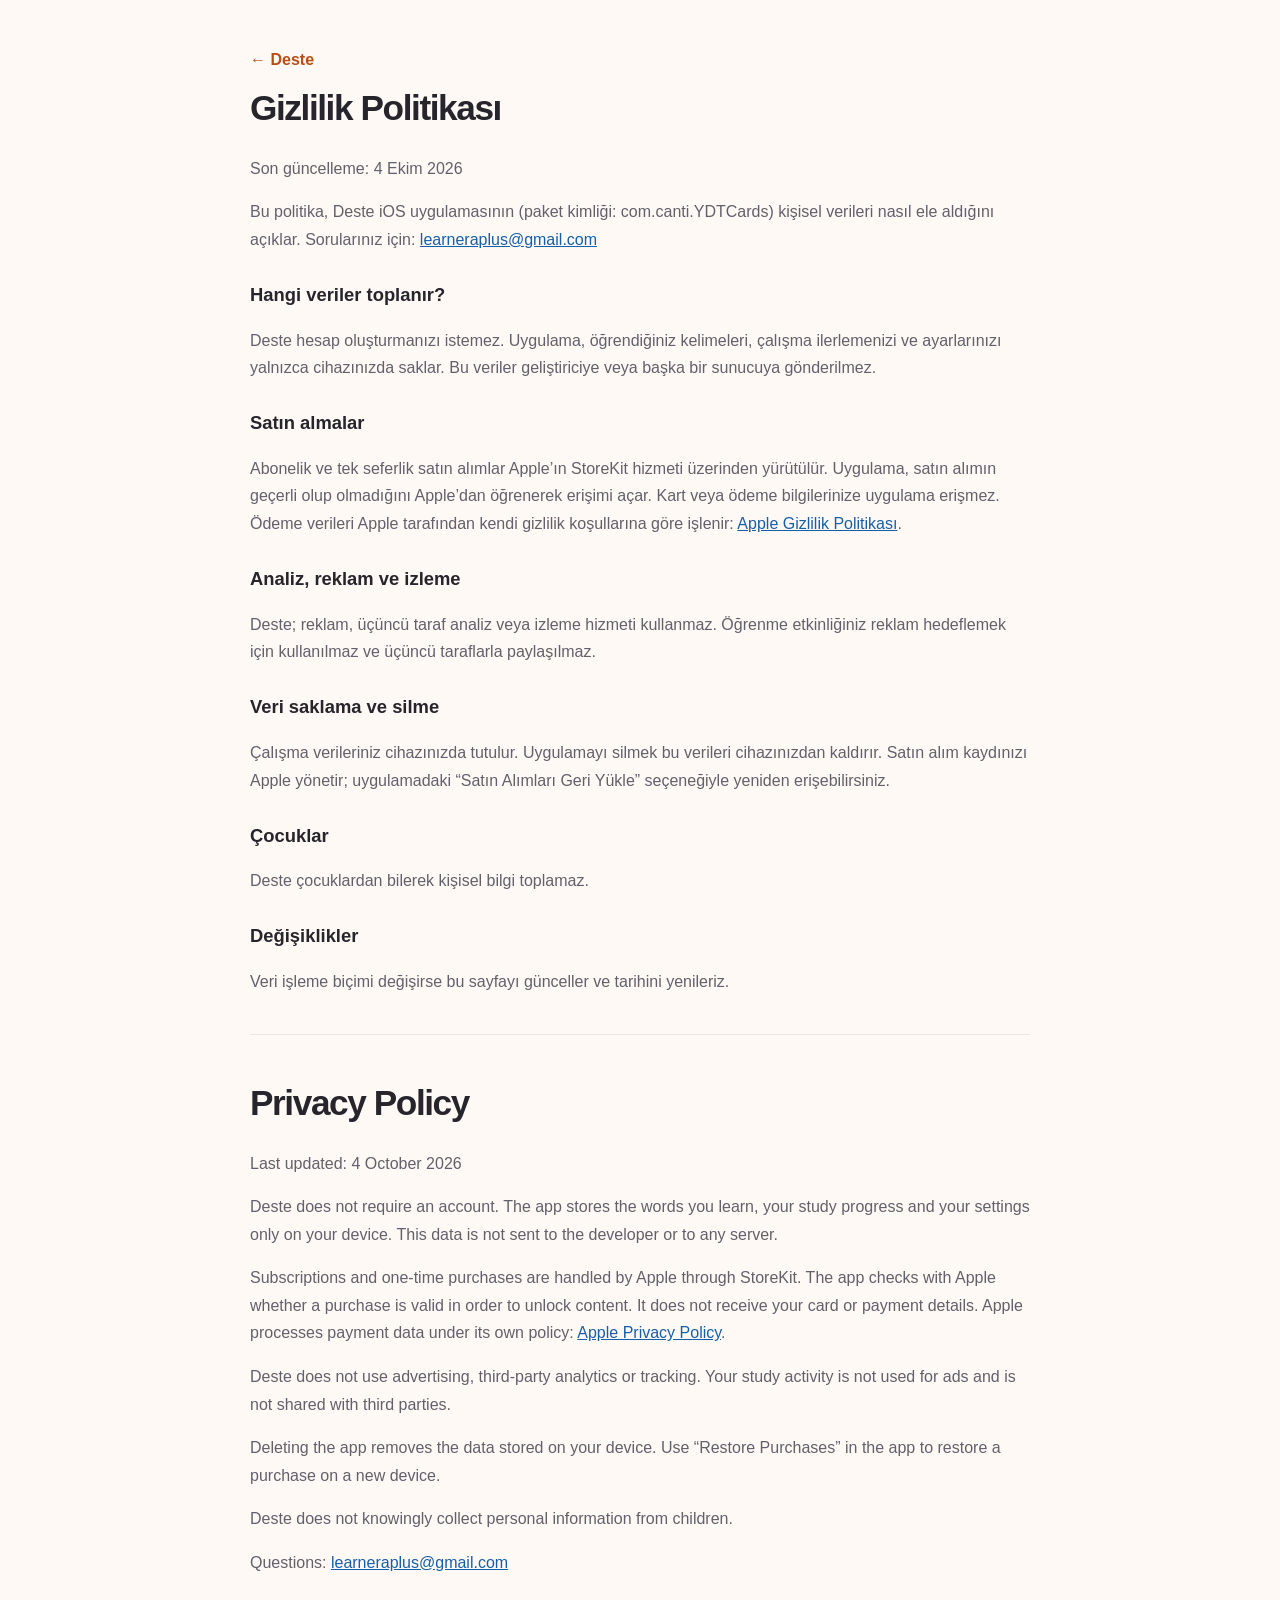
==== privacy-policy.html @ 184085b9 "Add Deste privacy policy and support pages Co-Authored-By: Claude Sonnet 5 <noreply@anthropic.com>" ====
<!doctype html>
<html lang="tr">
<head>
<meta charset="utf-8"><meta name="viewport" content="width=device-width,initial-scale=1">
<title>Gizlilik Politikası · Deste</title>
<style>
:root{color-scheme:light;--ink:#26252c;--muted:#62606a;--accent:#b94d16}
body{margin:0;font:16px/1.72 -apple-system,BlinkMacSystemFont,"Segoe UI",sans-serif;color:var(--ink);background:#fff9f5}
.wrap{width:min(780px,calc(100% - 32px));margin:0 auto;padding:46px 0 72px}
h1{font-size:2.2rem;letter-spacing:-.04em;margin:.3rem 0}
h2{font-size:1.15rem;margin:1.6rem 0 .3rem}
p,li{color:var(--muted)} a{color:#175ea8;overflow-wrap:anywhere}
.nav a{color:var(--accent);font-weight:700;text-decoration:none}
hr{border:0;border-top:1px solid #0001;margin:2.4rem 0}
@media (prefers-color-scheme:dark){:root{color-scheme:dark;--ink:#f2eef5;--muted:#b9b3c2;--accent:#ffb08a}body{background:#17151b}a{color:#8fc3ff}hr{border-color:#fff2}}
</style></head>
<body><main class="wrap">
<nav class="nav"><a href="index.html">← Deste</a></nav>

<h1>Gizlilik Politikası</h1>
<p>Son güncelleme: 4 Ekim 2026</p>
<p>Bu politika, Deste iOS uygulamasının (paket kimliği: com.canti.YDTCards) kişisel verileri nasıl ele aldığını açıklar. Sorularınız için: <a href="mailto:learneraplus@gmail.com">learneraplus@gmail.com</a></p>

<h2>Hangi veriler toplanır?</h2>
<p>Deste hesap oluşturmanızı istemez. Uygulama, öğrendiğiniz kelimeleri, çalışma ilerlemenizi ve ayarlarınızı yalnızca cihazınızda saklar. Bu veriler geliştiriciye veya başka bir sunucuya gönderilmez.</p>

<h2>Satın almalar</h2>
<p>Abonelik ve tek seferlik satın alımlar Apple’ın StoreKit hizmeti üzerinden yürütülür. Uygulama, satın alımın geçerli olup olmadığını Apple’dan öğrenerek erişimi açar. Kart veya ödeme bilgilerinize uygulama erişmez. Ödeme verileri Apple tarafından kendi gizlilik koşullarına göre işlenir: <a href="https://www.apple.com/legal/privacy/">Apple Gizlilik Politikası</a>.</p>

<h2>Analiz, reklam ve izleme</h2>
<p>Deste; reklam, üçüncü taraf analiz veya izleme hizmeti kullanmaz. Öğrenme etkinliğiniz reklam hedeflemek için kullanılmaz ve üçüncü taraflarla paylaşılmaz.</p>

<h2>Veri saklama ve silme</h2>
<p>Çalışma verileriniz cihazınızda tutulur. Uygulamayı silmek bu verileri cihazınızdan kaldırır. Satın alım kaydınızı Apple yönetir; uygulamadaki “Satın Alımları Geri Yükle” seçeneğiyle yeniden erişebilirsiniz.</p>

<h2>Çocuklar</h2>
<p>Deste çocuklardan bilerek kişisel bilgi toplamaz.</p>

<h2>Değişiklikler</h2>
<p>Veri işleme biçimi değişirse bu sayfayı günceller ve tarihini yenileriz.</p>

<hr>

<h1>Privacy Policy</h1>
<p>Last updated: 4 October 2026</p>
<p>Deste does not require an account. The app stores the words you learn, your study progress and your settings only on your device. This data is not sent to the developer or to any server.</p>
<p>Subscriptions and one-time purchases are handled by Apple through StoreKit. The app checks with Apple whether a purchase is valid in order to unlock content. It does not receive your card or payment details. Apple processes payment data under its own policy: <a href="https://www.apple.com/legal/privacy/">Apple Privacy Policy</a>.</p>
<p>Deste does not use advertising, third-party analytics or tracking. Your study activity is not used for ads and is not shared with third parties.</p>
<p>Deleting the app removes the data stored on your device. Use “Restore Purchases” in the app to restore a purchase on a new device.</p>
<p>Deste does not knowingly collect personal information from children.</p>
<p>Questions: <a href="mailto:learneraplus@gmail.com">learneraplus@gmail.com</a></p>
</main></body></html>
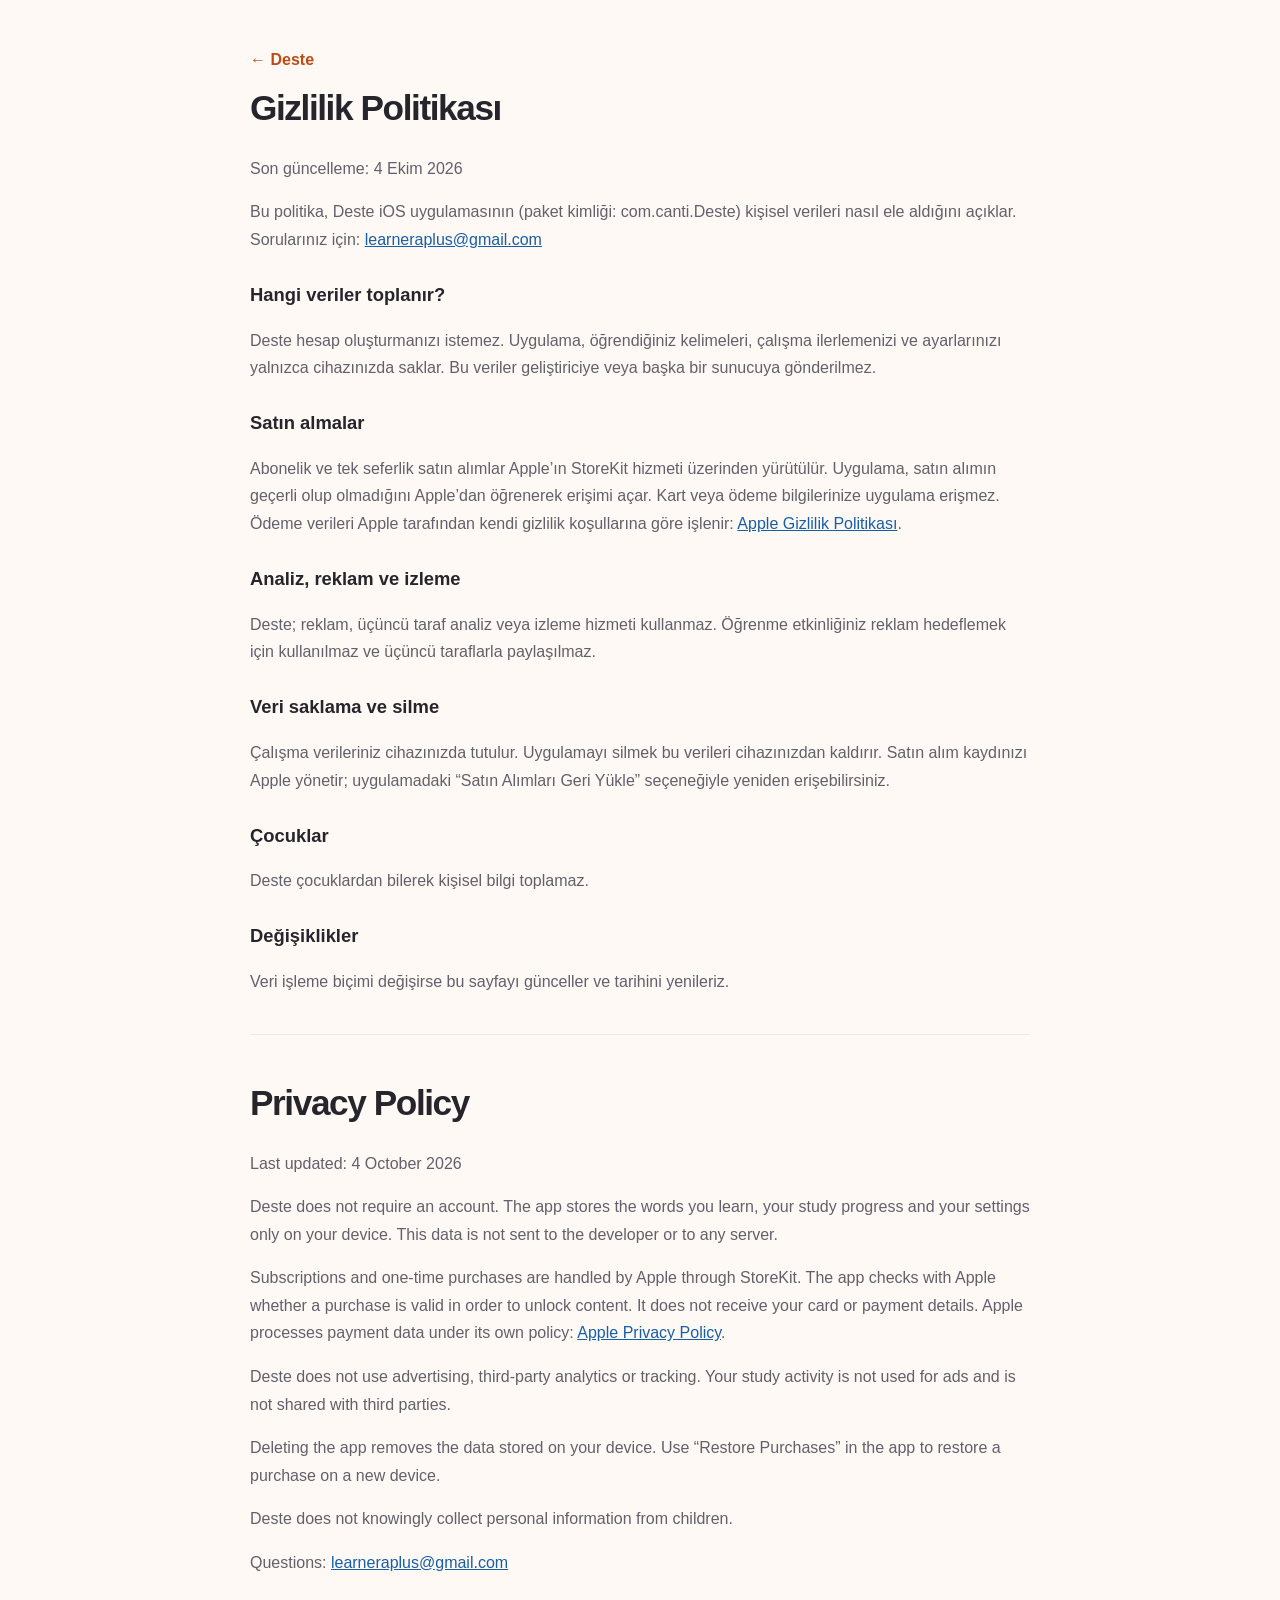
==== commit f50224d8: "Update bundle identifier to com.canti.Deste" ====
--- a/privacy-policy.html
+++ b/privacy-policy.html
@@ -19,7 +19,7 @@
 
 <h1>Gizlilik Politikası</h1>
 <p>Son güncelleme: 4 Ekim 2026</p>
-<p>Bu politika, Deste iOS uygulamasının (paket kimliği: com.canti.YDTCards) kişisel verileri nasıl ele aldığını açıklar. Sorularınız için: <a href="mailto:learneraplus@gmail.com">learneraplus@gmail.com</a></p>
+<p>Bu politika, Deste iOS uygulamasının (paket kimliği: com.canti.Deste) kişisel verileri nasıl ele aldığını açıklar. Sorularınız için: <a href="mailto:learneraplus@gmail.com">learneraplus@gmail.com</a></p>
 
 <h2>Hangi veriler toplanır?</h2>
 <p>Deste hesap oluşturmanızı istemez. Uygulama, öğrendiğiniz kelimeleri, çalışma ilerlemenizi ve ayarlarınızı yalnızca cihazınızda saklar. Bu veriler geliştiriciye veya başka bir sunucuya gönderilmez.</p>
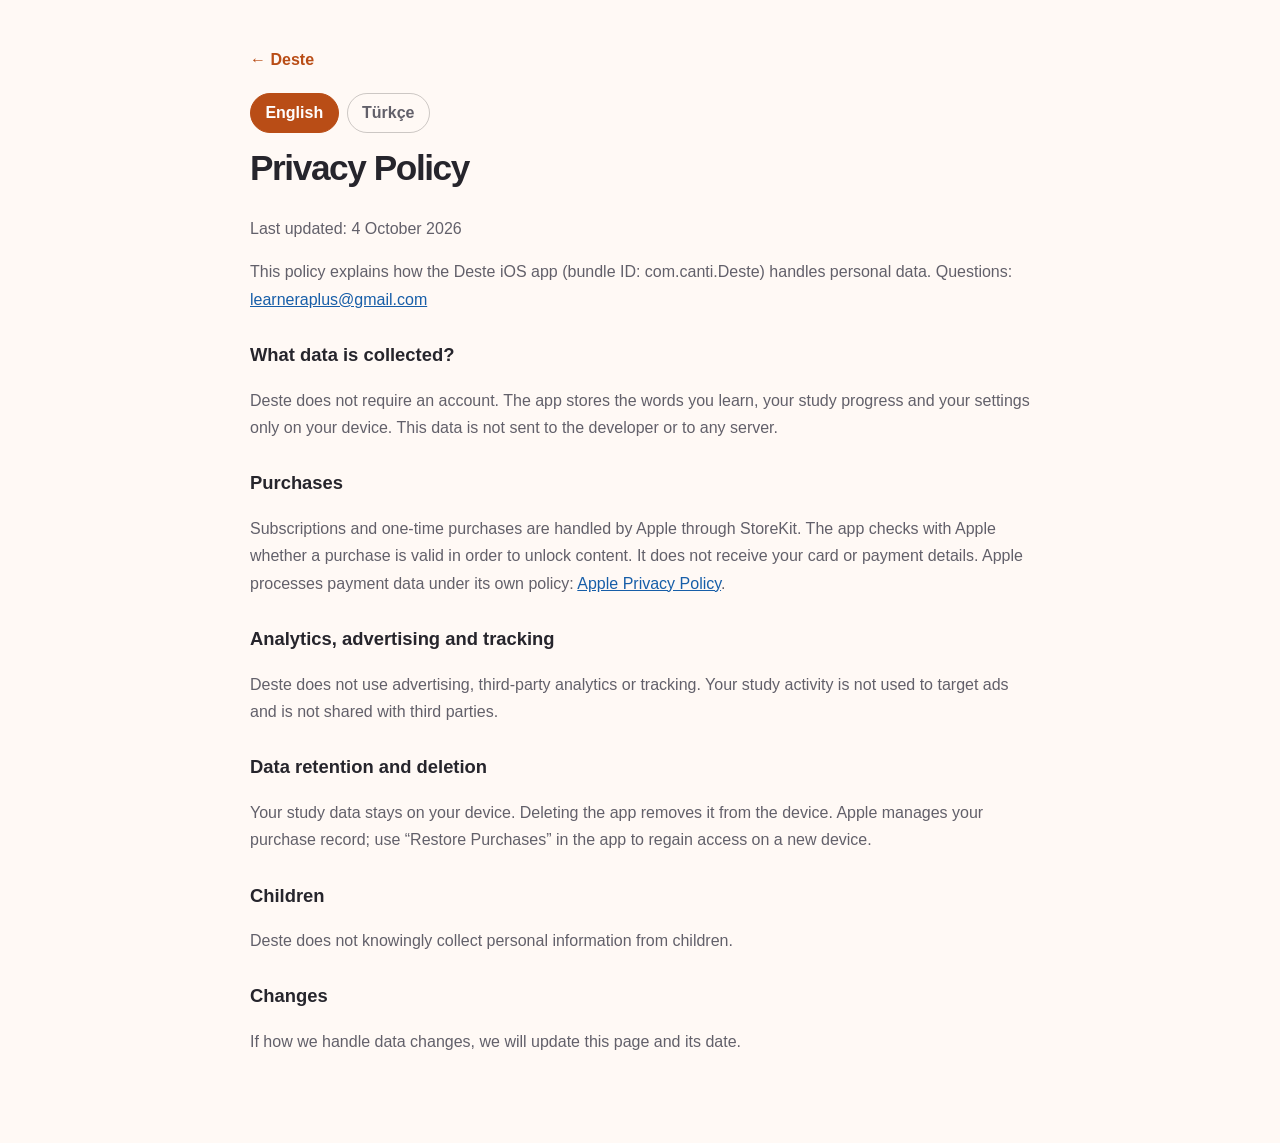
==== commit bff1cd95: "Privacy policy: English-first bilingual page with language toggle Co-Authored-By: Claude Sonnet 5.5 " ====
--- a/privacy-policy.html
+++ b/privacy-policy.html
@@ -2,7 +2,7 @@
 <html lang="tr">
 <head>
 <meta charset="utf-8"><meta name="viewport" content="width=device-width,initial-scale=1">
-<title>Gizlilik Politikası · Deste</title>
+<title>Privacy Policy · Gizlilik Politikası · Deste</title>
 <style>
 :root{color-scheme:light;--ink:#26252c;--muted:#62606a;--accent:#b94d16}
 body{margin:0;font:16px/1.72 -apple-system,BlinkMacSystemFont,"Segoe UI",sans-serif;color:var(--ink);background:#fff9f5}
@@ -11,12 +11,42 @@
 h2{font-size:1.15rem;margin:1.6rem 0 .3rem}
 p,li{color:var(--muted)} a{color:#175ea8;overflow-wrap:anywhere}
 .nav a{color:var(--accent);font-weight:700;text-decoration:none}
-hr{border:0;border-top:1px solid #0001;margin:2.4rem 0}
-@media (prefers-color-scheme:dark){:root{color-scheme:dark;--ink:#f2eef5;--muted:#b9b3c2;--accent:#ffb08a}body{background:#17151b}a{color:#8fc3ff}hr{border-color:#fff2}}
+.lang-switch{display:flex;gap:8px;margin:1.2rem 0 0}.lang-switch button{font:inherit;font-weight:700;padding:.35rem .9rem;border-radius:999px;border:1px solid #0003;background:transparent;color:var(--muted);cursor:pointer}.lang-switch button[aria-pressed=true]{background:var(--accent);color:#fff;border-color:var(--accent)}.js .lang-block{display:none}.js .lang-block.on{display:block}hr{border:0;border-top:1px solid #0001;margin:2.4rem 0}
+@media (prefers-color-scheme:dark){:root{color-scheme:dark;--ink:#f2eef5;--muted:#b9b3c2;--accent:#ffb08a}body{background:#17151b}a{color:#8fc3ff}.lang-switch{display:flex;gap:8px;margin:1.2rem 0 0}.lang-switch button{font:inherit;font-weight:700;padding:.35rem .9rem;border-radius:999px;border:1px solid #0003;background:transparent;color:var(--muted);cursor:pointer}.lang-switch button[aria-pressed=true]{background:var(--accent);color:#fff;border-color:var(--accent)}.js .lang-block{display:none}.js .lang-block.on{display:block}hr{border-color:#fff2}}
 </style></head>
 <body><main class="wrap">
 <nav class="nav"><a href="index.html">← Deste</a></nav>
 
+<div class="lang-switch" role="group" aria-label="Language">
+<button type="button" data-l="en" aria-pressed="false">English</button>
+<button type="button" data-l="tr" aria-pressed="false">Türkçe</button>
+</div>
+
+<section class="lang-block" id="en" lang="en">
+<h1>Privacy Policy</h1>
+<p>Last updated: 4 October 2026</p>
+<p>This policy explains how the Deste iOS app (bundle ID: com.canti.Deste) handles personal data. Questions: <a href="mailto:learneraplus@gmail.com">learneraplus@gmail.com</a></p>
+
+<h2>What data is collected?</h2>
+<p>Deste does not require an account. The app stores the words you learn, your study progress and your settings only on your device. This data is not sent to the developer or to any server.</p>
+
+<h2>Purchases</h2>
+<p>Subscriptions and one-time purchases are handled by Apple through StoreKit. The app checks with Apple whether a purchase is valid in order to unlock content. It does not receive your card or payment details. Apple processes payment data under its own policy: <a href="https://www.apple.com/legal/privacy/">Apple Privacy Policy</a>.</p>
+
+<h2>Analytics, advertising and tracking</h2>
+<p>Deste does not use advertising, third-party analytics or tracking. Your study activity is not used to target ads and is not shared with third parties.</p>
+
+<h2>Data retention and deletion</h2>
+<p>Your study data stays on your device. Deleting the app removes it from the device. Apple manages your purchase record; use “Restore Purchases” in the app to regain access on a new device.</p>
+
+<h2>Children</h2>
+<p>Deste does not knowingly collect personal information from children.</p>
+
+<h2>Changes</h2>
+<p>If how we handle data changes, we will update this page and its date.</p>
+</section>
+<hr class="nojs">
+<section class="lang-block" id="tr" lang="tr">
 <h1>Gizlilik Politikası</h1>
 <p>Son güncelleme: 4 Ekim 2026</p>
 <p>Bu politika, Deste iOS uygulamasının (paket kimliği: com.canti.Deste) kişisel verileri nasıl ele aldığını açıklar. Sorularınız için: <a href="mailto:learneraplus@gmail.com">learneraplus@gmail.com</a></p>
@@ -38,15 +68,15 @@
 
 <h2>Değişiklikler</h2>
 <p>Veri işleme biçimi değişirse bu sayfayı günceller ve tarihini yenileriz.</p>
-
-<hr>
-
-<h1>Privacy Policy</h1>
-<p>Last updated: 4 October 2026</p>
-<p>Deste does not require an account. The app stores the words you learn, your study progress and your settings only on your device. This data is not sent to the developer or to any server.</p>
-<p>Subscriptions and one-time purchases are handled by Apple through StoreKit. The app checks with Apple whether a purchase is valid in order to unlock content. It does not receive your card or payment details. Apple processes payment data under its own policy: <a href="https://www.apple.com/legal/privacy/">Apple Privacy Policy</a>.</p>
-<p>Deste does not use advertising, third-party analytics or tracking. Your study activity is not used for ads and is not shared with third parties.</p>
-<p>Deleting the app removes the data stored on your device. Use “Restore Purchases” in the app to restore a purchase on a new device.</p>
-<p>Deste does not knowingly collect personal information from children.</p>
-<p>Questions: <a href="mailto:learneraplus@gmail.com">learneraplus@gmail.com</a></p>
-</main></body></html>
+</section>
+</main>
+<script>
+(function(){var d=document.documentElement;d.className+=' js';
+var h=document.querySelector('.nojs');if(h)h.style.display='none';
+function show(l){['en','tr'].forEach(function(k){document.getElementById(k).classList.toggle('on',k===l)});
+document.querySelectorAll('.lang-switch button').forEach(function(b){b.setAttribute('aria-pressed',b.dataset.l===l)});
+d.lang=l;try{history.replaceState(null,'','#'+l)}catch(e){}}
+document.querySelectorAll('.lang-switch button').forEach(function(b){b.onclick=function(){show(b.dataset.l)}});
+var hash=location.hash.slice(1);var l=(hash==='tr'||hash==='en')?hash:((navigator.language||'').toLowerCase().indexOf('tr')===0?'tr':'en');show(l)})();
+</script>
+</body></html>
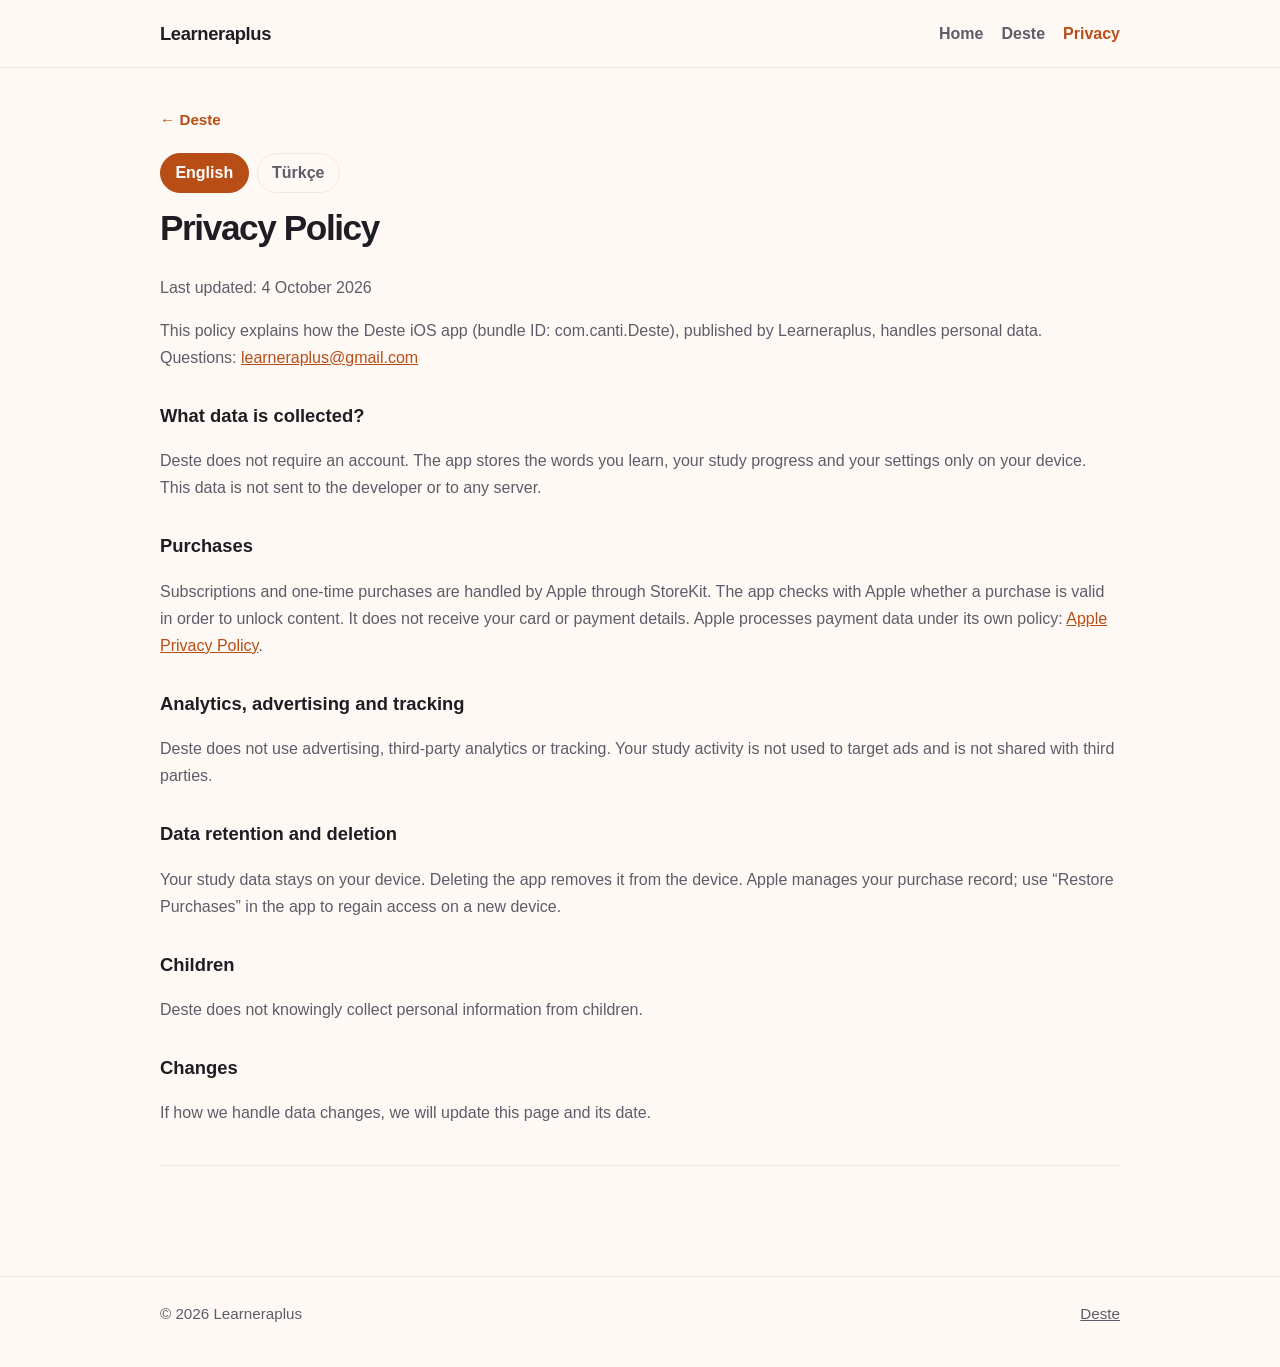
==== commit 6045aeef: "Add Learneraplus site backbone; move Deste pages under /deste/ - Root: company home (index.html, sty" ====
--- a/privacy-policy.html
+++ b/privacy-policy.html
@@ -1,82 +1,16 @@
 <!doctype html>
-<html lang="tr">
+<html lang="en">
 <head>
-<meta charset="utf-8"><meta name="viewport" content="width=device-width,initial-scale=1">
-<title>Privacy Policy · Gizlilik Politikası · Deste</title>
-<style>
-:root{color-scheme:light;--ink:#26252c;--muted:#62606a;--accent:#b94d16}
-body{margin:0;font:16px/1.72 -apple-system,BlinkMacSystemFont,"Segoe UI",sans-serif;color:var(--ink);background:#fff9f5}
-.wrap{width:min(780px,calc(100% - 32px));margin:0 auto;padding:46px 0 72px}
-h1{font-size:2.2rem;letter-spacing:-.04em;margin:.3rem 0}
-h2{font-size:1.15rem;margin:1.6rem 0 .3rem}
-p,li{color:var(--muted)} a{color:#175ea8;overflow-wrap:anywhere}
-.nav a{color:var(--accent);font-weight:700;text-decoration:none}
-.lang-switch{display:flex;gap:8px;margin:1.2rem 0 0}.lang-switch button{font:inherit;font-weight:700;padding:.35rem .9rem;border-radius:999px;border:1px solid #0003;background:transparent;color:var(--muted);cursor:pointer}.lang-switch button[aria-pressed=true]{background:var(--accent);color:#fff;border-color:var(--accent)}.js .lang-block{display:none}.js .lang-block.on{display:block}hr{border:0;border-top:1px solid #0001;margin:2.4rem 0}
-@media (prefers-color-scheme:dark){:root{color-scheme:dark;--ink:#f2eef5;--muted:#b9b3c2;--accent:#ffb08a}body{background:#17151b}a{color:#8fc3ff}.lang-switch{display:flex;gap:8px;margin:1.2rem 0 0}.lang-switch button{font:inherit;font-weight:700;padding:.35rem .9rem;border-radius:999px;border:1px solid #0003;background:transparent;color:var(--muted);cursor:pointer}.lang-switch button[aria-pressed=true]{background:var(--accent);color:#fff;border-color:var(--accent)}.js .lang-block{display:none}.js .lang-block.on{display:block}hr{border-color:#fff2}}
-</style></head>
-<body><main class="wrap">
-<nav class="nav"><a href="index.html">← Deste</a></nav>
-
-<div class="lang-switch" role="group" aria-label="Language">
-<button type="button" data-l="en" aria-pressed="false">English</button>
-<button type="button" data-l="tr" aria-pressed="false">Türkçe</button>
-</div>
-
-<section class="lang-block" id="en" lang="en">
-<h1>Privacy Policy</h1>
-<p>Last updated: 4 October 2026</p>
-<p>This policy explains how the Deste iOS app (bundle ID: com.canti.Deste) handles personal data. Questions: <a href="mailto:learneraplus@gmail.com">learneraplus@gmail.com</a></p>
-
-<h2>What data is collected?</h2>
-<p>Deste does not require an account. The app stores the words you learn, your study progress and your settings only on your device. This data is not sent to the developer or to any server.</p>
-
-<h2>Purchases</h2>
-<p>Subscriptions and one-time purchases are handled by Apple through StoreKit. The app checks with Apple whether a purchase is valid in order to unlock content. It does not receive your card or payment details. Apple processes payment data under its own policy: <a href="https://www.apple.com/legal/privacy/">Apple Privacy Policy</a>.</p>
-
-<h2>Analytics, advertising and tracking</h2>
-<p>Deste does not use advertising, third-party analytics or tracking. Your study activity is not used to target ads and is not shared with third parties.</p>
-
-<h2>Data retention and deletion</h2>
-<p>Your study data stays on your device. Deleting the app removes it from the device. Apple manages your purchase record; use “Restore Purchases” in the app to regain access on a new device.</p>
-
-<h2>Children</h2>
-<p>Deste does not knowingly collect personal information from children.</p>
-
-<h2>Changes</h2>
-<p>If how we handle data changes, we will update this page and its date.</p>
-</section>
-<hr class="nojs">
-<section class="lang-block" id="tr" lang="tr">
-<h1>Gizlilik Politikası</h1>
-<p>Son güncelleme: 4 Ekim 2026</p>
-<p>Bu politika, Deste iOS uygulamasının (paket kimliği: com.canti.Deste) kişisel verileri nasıl ele aldığını açıklar. Sorularınız için: <a href="mailto:learneraplus@gmail.com">learneraplus@gmail.com</a></p>
-
-<h2>Hangi veriler toplanır?</h2>
-<p>Deste hesap oluşturmanızı istemez. Uygulama, öğrendiğiniz kelimeleri, çalışma ilerlemenizi ve ayarlarınızı yalnızca cihazınızda saklar. Bu veriler geliştiriciye veya başka bir sunucuya gönderilmez.</p>
-
-<h2>Satın almalar</h2>
-<p>Abonelik ve tek seferlik satın alımlar Apple’ın StoreKit hizmeti üzerinden yürütülür. Uygulama, satın alımın geçerli olup olmadığını Apple’dan öğrenerek erişimi açar. Kart veya ödeme bilgilerinize uygulama erişmez. Ödeme verileri Apple tarafından kendi gizlilik koşullarına göre işlenir: <a href="https://www.apple.com/legal/privacy/">Apple Gizlilik Politikası</a>.</p>
-
-<h2>Analiz, reklam ve izleme</h2>
-<p>Deste; reklam, üçüncü taraf analiz veya izleme hizmeti kullanmaz. Öğrenme etkinliğiniz reklam hedeflemek için kullanılmaz ve üçüncü taraflarla paylaşılmaz.</p>
-
-<h2>Veri saklama ve silme</h2>
-<p>Çalışma verileriniz cihazınızda tutulur. Uygulamayı silmek bu verileri cihazınızdan kaldırır. Satın alım kaydınızı Apple yönetir; uygulamadaki “Satın Alımları Geri Yükle” seçeneğiyle yeniden erişebilirsiniz.</p>
-
-<h2>Çocuklar</h2>
-<p>Deste çocuklardan bilerek kişisel bilgi toplamaz.</p>
-
-<h2>Değişiklikler</h2>
-<p>Veri işleme biçimi değişirse bu sayfayı günceller ve tarihini yenileriz.</p>
-</section>
+  <meta charset="utf-8">
+  <meta name="viewport" content="width=device-width, initial-scale=1">
+  <title>Privacy Policy · Deste</title>
+  <meta http-equiv="refresh" content="0; url=deste/privacy-policy.html">
+  <link rel="canonical" href="deste/privacy-policy.html">
+  <link rel="stylesheet" href="styles.css">
+</head>
+<body>
+<main class="wrap doc">
+  <p>This page has moved to <a href="deste/privacy-policy.html">Deste Privacy Policy</a>.</p>
 </main>
-<script>
-(function(){var d=document.documentElement;d.className+=' js';
-var h=document.querySelector('.nojs');if(h)h.style.display='none';
-function show(l){['en','tr'].forEach(function(k){document.getElementById(k).classList.toggle('on',k===l)});
-document.querySelectorAll('.lang-switch button').forEach(function(b){b.setAttribute('aria-pressed',b.dataset.l===l)});
-d.lang=l;try{history.replaceState(null,'','#'+l)}catch(e){}}
-document.querySelectorAll('.lang-switch button').forEach(function(b){b.onclick=function(){show(b.dataset.l)}});
-var hash=location.hash.slice(1);var l=(hash==='tr'||hash==='en')?hash:((navigator.language||'').toLowerCase().indexOf('tr')===0?'tr':'en');show(l)})();
-</script>
-</body></html>
+</body>
+</html>
--- a/styles.css
+++ b/styles.css
@@ -0,0 +1,233 @@
+:root {
+  color-scheme: light;
+  --ink: #1f1d24;
+  --muted: #5f5b68;
+  --accent: #b94d16;
+  --accent-ink: #ffffff;
+  --surface: #fff9f5;
+  --card: #ffffff;
+  --line: #0001;
+}
+
+@media (prefers-color-scheme: dark) {
+  :root:not([data-theme="light"]) {
+    color-scheme: dark;
+    --ink: #f2eef5;
+    --muted: #b9b3c2;
+    --accent: #ffb08a;
+    --accent-ink: #17151b;
+    --surface: #17151b;
+    --card: #211e27;
+    --line: #fff2;
+  }
+}
+
+:root[data-theme="dark"] {
+  color-scheme: dark;
+  --ink: #f2eef5;
+  --muted: #b9b3c2;
+  --accent: #ffb08a;
+  --accent-ink: #17151b;
+  --surface: #17151b;
+  --card: #211e27;
+  --line: #fff2;
+}
+
+* { box-sizing: border-box; }
+
+body {
+  margin: 0;
+  font: 16px/1.7 -apple-system, BlinkMacSystemFont, "Segoe UI", sans-serif;
+  color: var(--ink);
+  background: var(--surface);
+}
+
+a { color: var(--accent); overflow-wrap: anywhere; }
+
+.wrap {
+  width: min(960px, calc(100% - 32px));
+  margin: 0 auto;
+}
+
+/* Header and navigation */
+.site-header {
+  border-bottom: 1px solid var(--line);
+}
+.site-header .wrap {
+  display: flex;
+  align-items: center;
+  justify-content: space-between;
+  gap: 16px;
+  padding: 18px 0;
+  flex-wrap: wrap;
+}
+.brand {
+  font-weight: 800;
+  font-size: 1.15rem;
+  letter-spacing: -.02em;
+  color: var(--ink);
+  text-decoration: none;
+}
+.nav {
+  display: flex;
+  gap: 18px;
+  flex-wrap: wrap;
+}
+.nav a {
+  color: var(--muted);
+  text-decoration: none;
+  font-weight: 600;
+}
+.nav a[aria-current="page"],
+.nav a:hover { color: var(--accent); }
+
+/* Page sections */
+.hero {
+  padding: 64px 0 40px;
+}
+.hero h1 {
+  font-size: clamp(2rem, 5vw, 3rem);
+  line-height: 1.1;
+  letter-spacing: -.04em;
+  margin: 0 0 .5rem;
+}
+.hero p {
+  color: var(--muted);
+  font-size: 1.1rem;
+  max-width: 620px;
+  margin: 0;
+}
+
+section.block {
+  padding: 32px 0;
+}
+section.block h2 {
+  font-size: 1.4rem;
+  letter-spacing: -.02em;
+  margin: 0 0 1rem;
+}
+
+.cards {
+  display: grid;
+  gap: 16px;
+  grid-template-columns: repeat(auto-fit, minmax(240px, 1fr));
+}
+.card {
+  background: var(--card);
+  border: 1px solid var(--line);
+  border-radius: 16px;
+  padding: 22px;
+}
+.card h3 {
+  margin: 0 0 .4rem;
+  font-size: 1.1rem;
+}
+.card p {
+  margin: 0;
+  color: var(--muted);
+}
+.card a.more {
+  display: inline-block;
+  margin-top: 12px;
+  font-weight: 700;
+  text-decoration: none;
+}
+
+/* Deste app page */
+.app-head {
+  display: flex;
+  gap: 20px;
+  align-items: center;
+  padding: 48px 0 24px;
+  flex-wrap: wrap;
+}
+.app-icon {
+  width: 84px;
+  height: 84px;
+  border-radius: 20px;
+  background: var(--accent);
+  color: var(--accent-ink);
+  display: grid;
+  place-items: center;
+  font-weight: 800;
+  font-size: 2rem;
+}
+.app-head h1 {
+  margin: 0;
+  font-size: clamp(1.8rem, 4.5vw, 2.6rem);
+  letter-spacing: -.04em;
+}
+.app-head p {
+  margin: .2rem 0 0;
+  color: var(--muted);
+}
+
+.doc {
+  padding: 24px 0 72px;
+}
+.doc h1 {
+  font-size: 2.2rem;
+  letter-spacing: -.04em;
+  margin: .3rem 0 .2rem;
+}
+.doc h2 {
+  font-size: 1.15rem;
+  margin: 1.8rem 0 .3rem;
+}
+.doc p, .doc li {
+  color: var(--muted);
+}
+.doc hr {
+  border: 0;
+  border-top: 1px solid var(--line);
+  margin: 2.4rem 0;
+}
+.crumbs {
+  font-size: .95rem;
+}
+.crumbs a {
+  color: var(--accent);
+  font-weight: 700;
+  text-decoration: none;
+}
+
+/* Language switch used on bilingual pages */
+.lang-switch {
+  display: flex;
+  gap: 8px;
+  margin: 1.2rem 0 0;
+}
+.lang-switch button {
+  font: inherit;
+  font-weight: 700;
+  padding: .35rem .9rem;
+  border-radius: 999px;
+  border: 1px solid var(--line);
+  background: transparent;
+  color: var(--muted);
+  cursor: pointer;
+}
+.lang-switch button[aria-pressed="true"] {
+  background: var(--accent);
+  color: var(--accent-ink);
+  border-color: var(--accent);
+}
+.js .lang-block { display: none; }
+.js .lang-block.on { display: block; }
+
+/* Footer */
+.site-footer {
+  border-top: 1px solid var(--line);
+  padding: 24px 0 40px;
+  color: var(--muted);
+  font-size: .95rem;
+}
+.site-footer .wrap {
+  display: flex;
+  justify-content: space-between;
+  gap: 12px;
+  flex-wrap: wrap;
+}
+.site-footer a {
+  color: var(--muted);
+}
